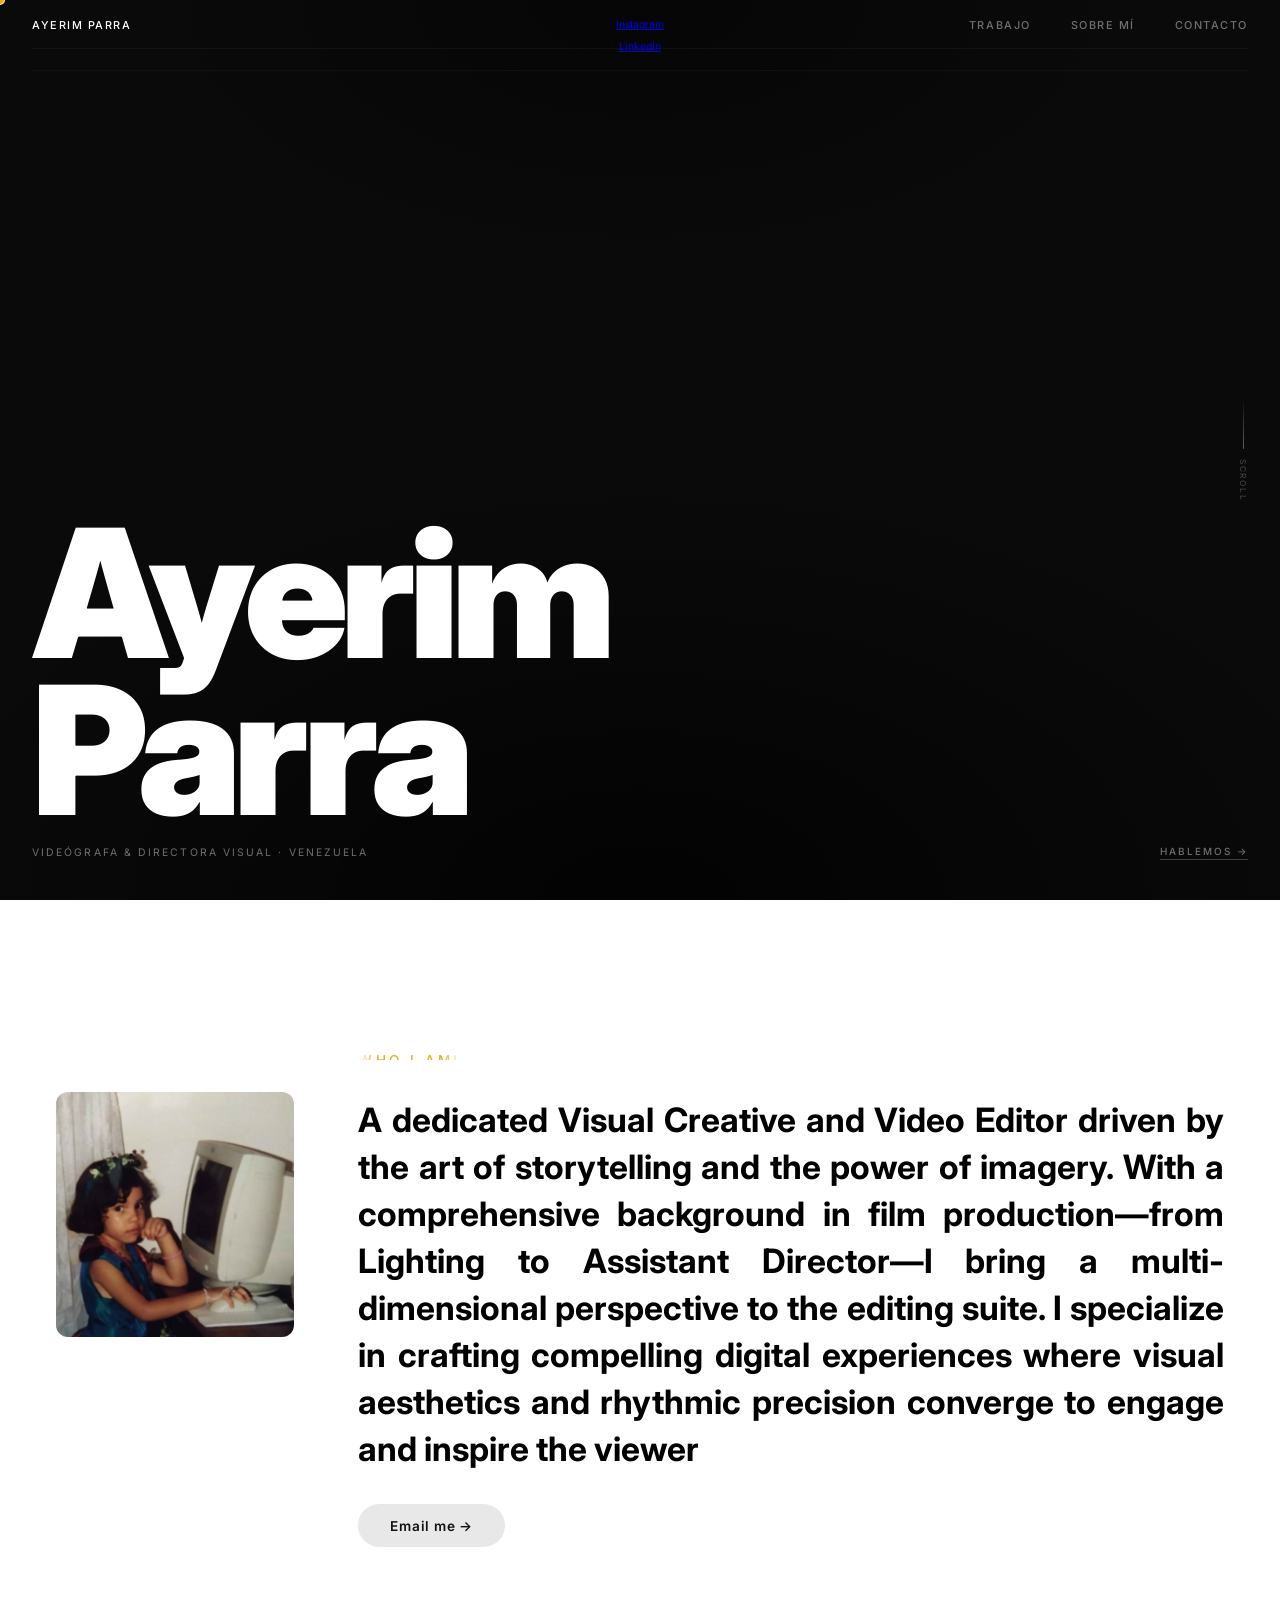
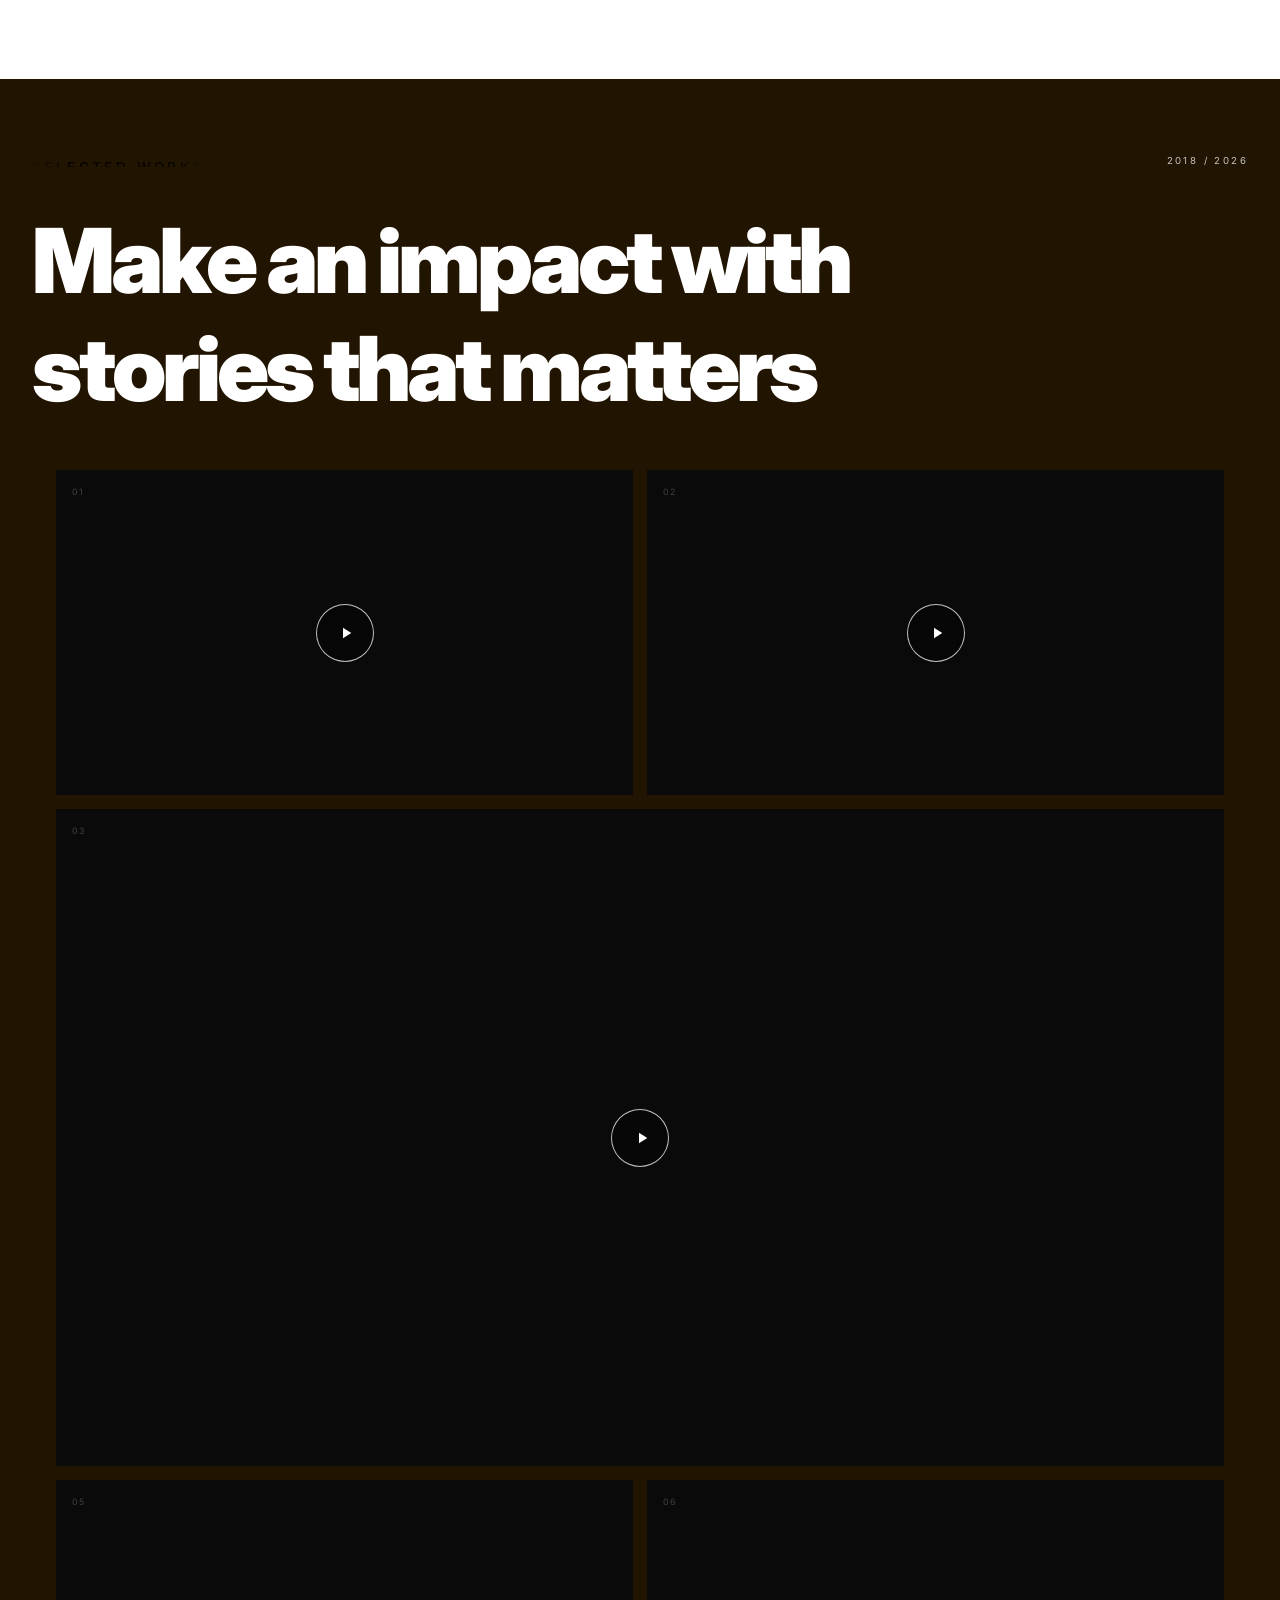
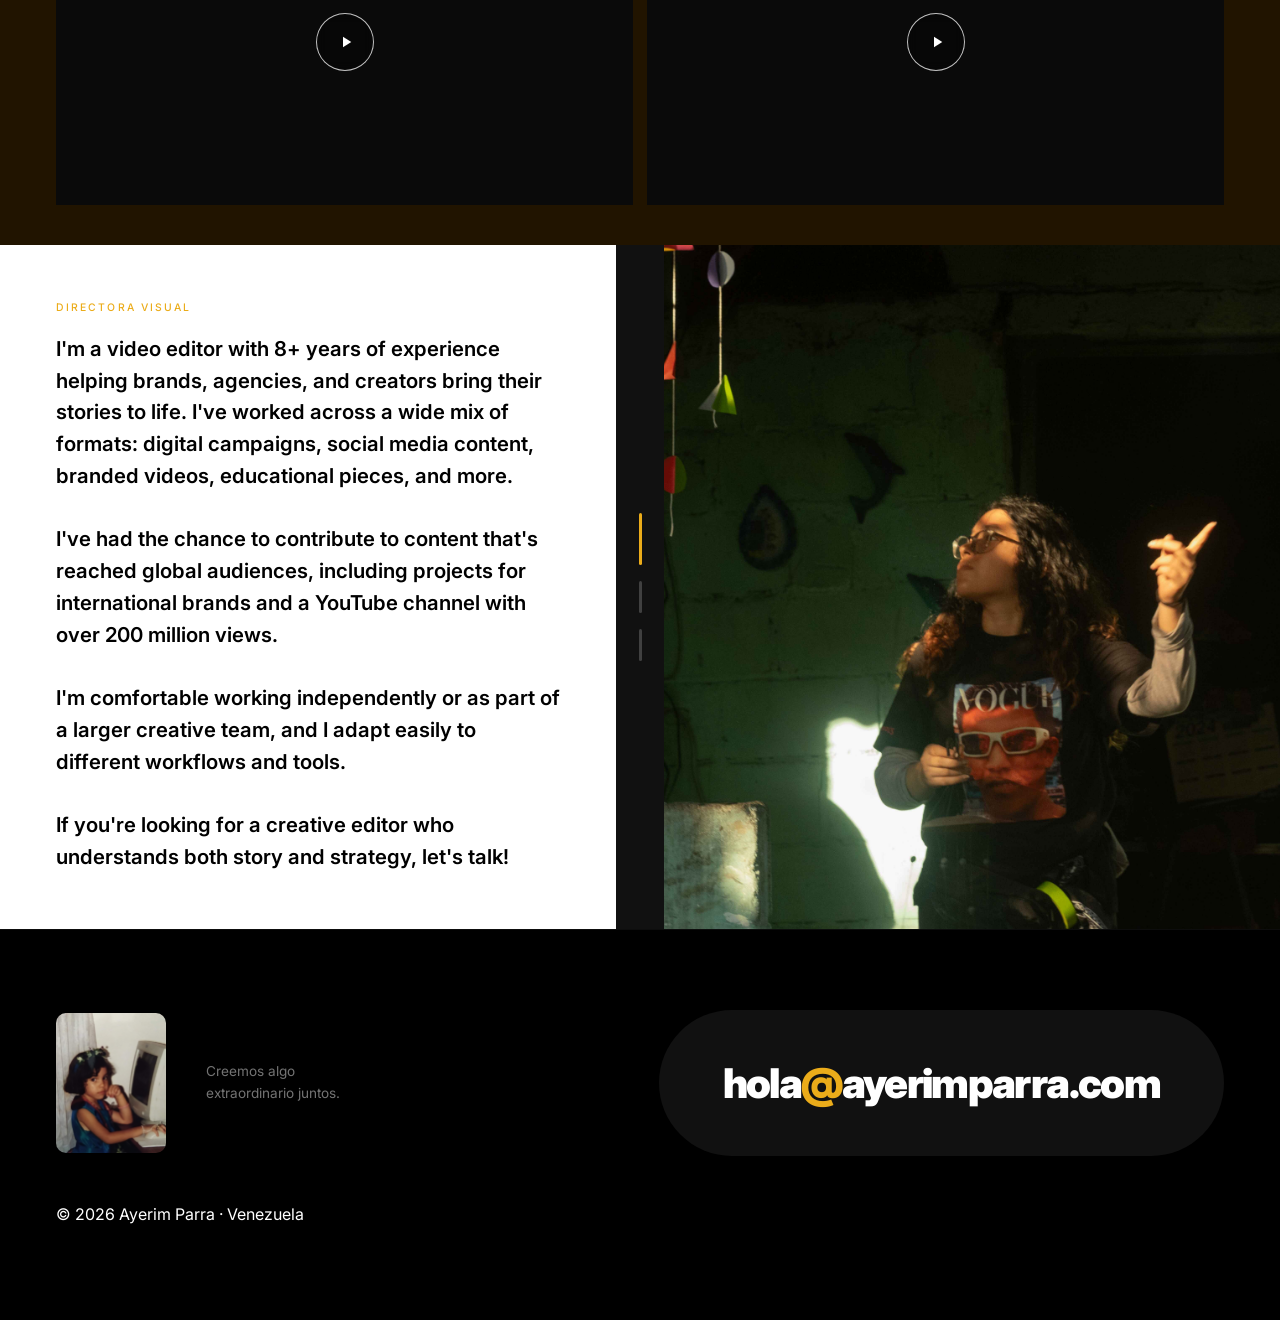
==== index.html @ 95aa97a2 "photo who i am" ====
<!DOCTYPE html>
<html lang="es">
<head>
  <meta charset="UTF-8" />
  <meta name="viewport" content="width=device-width, initial-scale=1.0" />
  <title>Ayerim Parra</title>

  <link rel="preconnect" href="https://fonts.googleapis.com" />
  <link rel="preconnect" href="https://fonts.gstatic.com" crossorigin />
  <link href="https://fonts.googleapis.com/css2?family=Inter:wght@300;400;500;800;900&display=swap" rel="stylesheet" />
  <link rel="stylesheet" href="assets/style.css" />

</head>
<body>

  <!-- CURSOR -->
  <div class="cursor" id="cursor"></div>

  <!-- ══════════════════════════════════════
       NAV
  ══════════════════════════════════════ -->
  <nav>
    <a class="nav-logo" href="#">Ayerim Parra</a>
    <div class="nav-right">
      <a href="#trabajo">Trabajo</a>
      <a href="#sobre-mi">Sobre mí</a>
      <a href="#contacto">Contacto</a>
    </div>
  </nav>

  <!-- ══════════════════════════════════════
       HERO  ·  100vh full-bleed
  ══════════════════════════════════════ -->
  <section class="hero">
    <div class="hero-bg"></div>
    <div class="hero-content">
      <span class="hero-name">Ayerim<br>Parra</span>
      <div class="hero-meta">
        <span class="hero-role">Videógrafa &amp; Directora Visual · Venezuela</span>
        <a class="hero-cta" href="#contacto">Hablemos →</a>
      </div>
    </div>
    <div class="scroll-indicator">
      <div class="scroll-line-indicator"></div>
      <span>Scroll</span>
    </div>
  </section>

  <!-- Spacer: keeps hero visible on load; content begins after 100vh -->
  <div class="hero-spacer"></div>

  <!-- ══════════════════════════════════════
       SOBRE MÍ
  ══════════════════════════════════════ -->
  <section id="sobre-mi">
    <div class="about-grid">

      <!-- Columna izquierda: foto -->
      <div class="about-image">
        <img src="assets/img/about-whoi.jpg" alt="Ayerim Parra" />
      </div>

      <!-- Columna derecha: texto -->
      <div class="about-text">
        <div class="about-eyebrow">
          <span class="about-eyebrow-anchor">Who I Am!</span>
          <div class="about-eyebrow-track">
            <span>Who I Am!</span>
            <span>Who I Am!</span>
            <span>Who I Am!</span>
            <span>Who I Am!</span>
            <span>Who I Am!</span>
            <span>Who I Am!</span>
            <span>Who I Am!</span>
            <span>Who I Am!</span>
          </div>
        </div>
        <p class="about-body">
          A dedicated Visual Creative and Video Editor driven by the art of storytelling
          and the power of imagery. With a comprehensive background in film production—from
          Lighting to Assistant Director—I bring a multi-dimensional perspective to the editing
          suite. I specialize in crafting compelling digital experiences where visual
          aesthetics and rhythmic precision converge to engage and inspire the viewer
        </p>
        <a class="about-email-btn" href="mailto:email@email.com"><span>Email me →</span></a>
      </div>

    </div>
  </section>

  <!-- ══════════════════════════════════════
       TRABAJO  ·  Asymmetric always-on grid
  ══════════════════════════════════════ -->
  <section id="trabajo">

    <div class="section-bar">
      <div class="section-label-marquee">
        <span class="section-label-anchor">Selected Works</span>
        <div class="section-label-track">
          <span>Selected Works</span>
          <span>Selected Works</span>
          <span>Selected Works</span>
          <span>Selected Works</span>
          <span>Selected Works</span>
          <span>Selected Works</span>
          <span>Selected Works</span>
          <span>Selected Works</span>
        </div>
      </div>
      <span class="section-label-text">2018 / 2026</span>
    </div>

    <p class="section-tagline">Make an impact with<br>stories that matters</p>

    <div class="video-grid">

      <div class="video-card">
        <span class="card-index">01</span>
        <div class="yt-facade"
             data-src="https://www.youtube-nocookie.com/embed/2yYhRPN9fdk?si=GuOGlQsq0osXFEih&rel=0&autoplay=1"
             style="background-image: url('https://img.youtube.com/vi/2yYhRPN9fdk/maxresdefault.jpg')">
          <div class="yt-play">
            <svg viewBox="0 0 24 24"><path d="M8 5v14l11-7z"/></svg>
          </div>
        </div>
        <div class="card-overlay">
          <div class="card-meta">
            <p class="card-cat">Shortfilm</p>
            <p class="card-title">Mireyita</p>
            <div class="card-role-row">
              <span class="card-role">Camera operator and puller</span>
              <span class="card-year">2022</span>
            </div>
          </div>
        </div>
      </div>

      <div class="video-card">
        <span class="card-index">02</span>
        <div class="yt-facade"
             data-src="https://www.youtube-nocookie.com/embed/uH1dLidfCPE?si=H5XSam-bIHQjnkjK&rel=0&autoplay=1"
             style="background-image: url('https://img.youtube.com/vi/uH1dLidfCPE/maxresdefault.jpg')">
          <div class="yt-play">
            <svg viewBox="0 0 24 24"><path d="M8 5v14l11-7z"/></svg>
          </div>
        </div>
        <div class="card-overlay">
          <div class="card-meta">
            <p class="card-cat">Corporative</p>
            <p class="card-title">SATA Congress</p>
            <div class="card-role-row">
              <span class="card-role">Video editor</span>
              <span class="card-year">2025</span>
            </div>
          </div>
        </div>
      </div>

      <div class="video-card wide">
        <span class="card-index">03</span>
        <div class="yt-facade"
             data-src="https://www.youtube-nocookie.com/embed/nCcbyxSG20c?si=hYNxf3-7ya7KEr4C&rel=0&autoplay=1"
             style="background-image: url('https://img.youtube.com/vi/nCcbyxSG20c/maxresdefault.jpg')">
          <div class="yt-play">
            <svg viewBox="0 0 24 24"><path d="M8 5v14l11-7z"/></svg>
          </div>
        </div>
        <div class="card-overlay">
          <div class="card-meta">
            <p class="card-cat">Documentary</p>
            <p class="card-title">You married your bestfriend</p>
            <div class="card-role-row">
              <span class="card-role">Video editor</span>
              <span class="card-year">2025</span>
            </div>
          </div>
        </div>
      </div>

      <div class="video-card">
        <span class="card-index">05</span>
        <div class="yt-facade"
             data-src="https://www.youtube.com/embed/dDAExTNaERo?si=qX6tS7TjPsq9Aa9q&rel=0&autoplay=1"
             style="background-image: url('https://img.youtube.com/vi/dDAExTNaERo/maxresdefault.jpg')">
          <div class="yt-play">
            <svg viewBox="0 0 24 24"><path d="M8 5v14l11-7z"/></svg>
          </div>
        </div>
        <div class="card-overlay">
          <div class="card-meta">
            <p class="card-cat">Shortfilm</p>
            <p class="card-title">Lazos</p>
            <div class="card-role-row">
              <span class="card-role">Assistant director</span>
              <span class="card-year">2018</span>
            </div>
          </div>
        </div>
      </div>

      <div class="video-card">
        <span class="card-index">06</span>
        <div class="yt-facade"
             data-src="https://www.youtube.com/embed/STJNMT_nNFA?si=BR0TDG-PMG_mKf0G&rel=0&autoplay=1"
             style="background-image: url('https://img.youtube.com/vi/STJNMT_nNFA/maxresdefault.jpg')">
          <div class="yt-play">
            <svg viewBox="0 0 24 24"><path d="M8 5v14l11-7z"/></svg>
          </div>
        </div>
        <div class="card-overlay">
          <div class="card-meta">
            <p class="card-cat">Content Creation</p>
            <p class="card-title">48 Horas Sin Suministros en Suiza</p>
            <div class="card-role-row">
              <span class="card-role">Video Editor</span>
              <span class="card-year">2026</span>
            </div>
          </div>
        </div>
      </div>

    </div>

    <!-- ── Bio Slider ── -->
    <div class="bio-slider">

      <!-- Izquierda: texto -->
      <div class="bio-text-panel">
        <div class="bio-slide active">
          <p class="bio-slide-label">Directora Visual</p>
          <p class="bio-slide-body">I'm a video editor with 8+ years of experience helping brands, agencies, and creators bring their stories to life. I've worked across a wide mix of formats: digital campaigns, social media content, branded videos, educational pieces, and more.<br><br>I've had the chance to contribute to content that's reached global audiences, including projects for international brands and a YouTube channel with over 200 million views.<br><br>I'm comfortable working independently or as part of a larger creative team, and I adapt easily to different workflows and tools.<br><br>If you're looking for a creative editor who understands both story and strategy, let's talk!</p>
        </div>
        <div class="bio-slide">
          <p class="bio-slide-label">Editora</p>
          <p class="bio-slide-body">Su dominio del ritmo narrativo y la sincronía visual-auditiva le permite construir piezas que no solo se ven, sino que se sienten — cada corte tiene una intención.</p>
        </div>
        <div class="bio-slide">
          <p class="bio-slide-label">Creadora de Contenido</p>
          <p class="bio-slide-body">Desde producciones corporativas hasta documentales y cortometrajes, Ayerim adapta su lenguaje visual al mensaje que cada proyecto necesita comunicar.</p>
        </div>
      </div>

      <!-- Centro: navegación -->
      <div class="bio-nav">
        <button class="bio-nav-btn active" data-target="0"></button>
        <button class="bio-nav-btn" data-target="1"></button>
        <button class="bio-nav-btn" data-target="2"></button>
      </div>

      <!-- Derecha: imagen -->
      <div class="bio-image-panel">
        <img class="bio-img active" src="assets/img/bio-photo-1.jpg" alt="Ayerim Parra" />
        <img class="bio-img" src="assets/img/bio-photo-2.jpg" alt="Ayerim Parra" />
        <img class="bio-img" src="assets/img/bio-photo-3.jpg" alt="Ayerim Parra" />
      </div>

    </div>

  </section>

  <!-- ══════════════════════════════════════
       CONTACTO
  ══════════════════════════════════════ -->
  <section id="contacto">

    <div class="contact-layout">
      <img class="contact-photo" src="assets/img/about-photo.jpg" alt="Ayerim Parra" />
      <p class="contact-tagline">Creemos algo<br>extraordinario juntos.</p>
      <a class="contact-pill" href="mailto:hola@ayerimparra.com">
        <span>hola<span class="at">@</span>ayerimparra.com</span>
      </a>
    </div>

    <div class="contact-footer">
      <nav class="social-row" aria-label="Redes sociales">
        <a href="#" target="_blank" rel="noopener">Instagram</a>
        <a href="#" target="_blank" rel="noopener">LinkedIn</a>
      </nav>
      <p class="copyright">
        © 2026 Ayerim Parra · Venezuela
      </p>
    </div>

  </section>

  <script src="assets/main.js" defer></script>

</body>
</html>
---- assets/style.css ----
/* ═══════════════════════════════════════
   RESET & BASE
═══════════════════════════════════════ */
*, *::before, *::after { box-sizing: border-box; margin: 0; padding: 0; }

:root {
  --black:    #000000;
  --white:    #ffffff;
  --dim:      rgba(255,255,255,0.42);
  --dimmer:   rgba(255,255,255,0.18);
  --ghost:    rgba(255,255,255,0.07);
  --gap:      14px;
  --font:     'Inter', system-ui, -apple-system, BlinkMacSystemFont, sans-serif;
}

html { scroll-behavior: smooth; }

body {
  background: var(--black);
  color: var(--white);
  font-family: var(--font);
  -webkit-font-smoothing: antialiased;
  overflow-x: hidden;
  cursor: none;
}

/* ═══════════════════════════════════════
   CUSTOM CURSOR
═══════════════════════════════════════ */
.cursor {
  position: fixed;
  width: 10px;
  height: 10px;
  background: #ebac1a;
  border: 1.5px solid rgba(255,255,255,0.85);
  border-radius: 50%;
  pointer-events: none;
  z-index: 9999;
  transform: translate(-50%, -50%);
  transition: width 0.2s, height 0.2s, opacity 0.2s, background 0.2s;
}
.cursor.is-hovering {
  width: 48px;
  height: 48px;
  opacity: 0.35;
}

/* ═══════════════════════════════════════
   NAV — ultra-thin fixed strip
═══════════════════════════════════════ */
nav {
  position: fixed;
  top: 0; left: 0; right: 0;
  z-index: 500;
  display: flex;
  align-items: center;
  justify-content: space-between;
  padding: 1.1rem 2rem;
}

.nav-logo {
  font-size: 0.68rem;
  font-weight: 500;
  letter-spacing: 0.14em;
  text-transform: uppercase;
  color: var(--white);
  text-decoration: none;
  transition: color 0.3s ease;
}

.nav-right {
  display: flex;
  gap: 2.5rem;
  align-items: center;
}

.nav-right a {
  font-size: 0.68rem;
  font-weight: 500;
  letter-spacing: 0.14em;
  text-transform: uppercase;
  color: var(--dim);
  text-decoration: none;
  transition: color 0.3s ease;
}

.nav-right a:hover { color: var(--white); }

/* Nav sobre fondo blanco */
nav.nav--light .nav-logo { color: #a76500; }
nav.nav--light .nav-right a { color: rgba(167,101,0,0.55); }
nav.nav--light .nav-right a:hover { color: #a76500; }

nav::after {
  content: '';
  position: absolute;
  bottom: 0; left: 2rem; right: 2rem;
  height: 1px;
  background: rgba(255,255,255,0.04);
}

/* ═══════════════════════════════════════
   HERO — fixed background (parallax base)
═══════════════════════════════════════ */
.hero {
  position: fixed;
  top: 0; left: 0;
  width: 100%;
  height: 100vh;
  overflow: hidden;
  background: #0a0a0a;
  z-index: 0;
}

.hero-bg {
  position: absolute;
  inset: 0;
  background-image: url('img/hero-desktop.jpg');
  background-size: cover;
  background-position: center top;
  background-repeat: no-repeat;
}

@media (max-width: 640px) {
  .hero-bg {
    background-image: url('img/hero-mobile.jpg');
    background-position: center center;
  }
}

.hero::after {
  content: '';
  position: absolute;
  inset: 0;
  background:
    radial-gradient(ellipse 100% 80% at 50% 100%, rgba(0,0,0,0.75) 0%, transparent 60%),
    radial-gradient(ellipse 80% 60% at 50% 0%, rgba(0,0,0,0.45) 0%, transparent 50%);
  pointer-events: none;
}

.hero-content {
  position: absolute;
  bottom: 0;
  left: 0;
  right: 0;
  padding: 0 2rem 2.5rem;
  z-index: 2;
  display: flex;
  flex-direction: column;
}

.hero-name {
  font-size: clamp(4.5rem, 14vw, 13rem);
  font-weight: 900;
  letter-spacing: -0.045em;
  line-height: 0.88;
  color: var(--white);
  display: block;
}

.hero-meta {
  margin-top: 1rem;
  display: flex;
  align-items: center;
  justify-content: space-between;
}

.hero-role {
  font-size: 0.65rem;
  font-weight: 400;
  letter-spacing: 0.2em;
  text-transform: uppercase;
  color: var(--dim);
}

.hero-cta {
  font-size: 0.62rem;
  font-weight: 500;
  letter-spacing: 0.2em;
  text-transform: uppercase;
  color: var(--dim);
  text-decoration: none;
  border-bottom: 1px solid rgba(255,255,255,0.22);
  padding-bottom: 2px;
  transition: color 0.2s, border-color 0.2s;
}
.hero-cta:hover { color: var(--white); border-color: var(--white); }

.scroll-indicator {
  position: absolute;
  right: 2rem;
  top: 50%;
  transform: translateY(-50%);
  display: flex;
  flex-direction: column;
  align-items: center;
  gap: 0.6rem;
  z-index: 2;
}
.scroll-indicator span {
  font-size: 0.52rem;
  letter-spacing: 0.22em;
  text-transform: uppercase;
  color: rgba(255,255,255,0.25);
  writing-mode: vertical-rl;
}
.scroll-line-indicator {
  width: 1px;
  height: 50px;
  background: linear-gradient(to bottom, transparent, rgba(255,255,255,0.35));
  animation: grow-line 2s ease-in-out infinite alternate;
}
@keyframes grow-line {
  from { transform: scaleY(0.4); opacity: 0.3; }
  to   { transform: scaleY(1);   opacity: 0.8; }
}

/* ═══════════════════════════════════════
   HERO SPACER
═══════════════════════════════════════ */
.hero-spacer {
  height: 100vh;
  position: relative;
  z-index: 1;
  pointer-events: none;
  background: transparent;
}

/* ═══════════════════════════════════════
   SCROLLABLE CONTENT
═══════════════════════════════════════ */
#trabajo,
#sobre-mi,
#contacto {
  position: relative;
  z-index: 1;
  background: #000;
}

#sobre-mi { background: #fff; }

#trabajo {
  background: rgba(167, 101, 0, 0.20);
  backdrop-filter: blur(18px);
  -webkit-backdrop-filter: blur(18px);
}

#trabajo .section-label-text {
  color: rgba(255,255,255,0.75);
}

/* ═══════════════════════════════════════
   WORK SECTION
═══════════════════════════════════════ */
#trabajo { margin-top: 0; }

.section-bar {
  padding: 4.5rem 2rem 1.5rem;
  display: flex;
  justify-content: space-between;
  align-items: baseline;
}

.section-label-text {
  font-size: 0.6rem;
  font-weight: 400;
  letter-spacing: 0.25em;
  text-transform: uppercase;
  color: rgba(255,255,255,0.25);
}

.section-tagline {
  font-size: clamp(2.25rem, 7vw, 6.5rem);
  font-weight: 900;
  letter-spacing: -0.045em;
  line-height: 1.2;
  color: var(--white);
  padding: 1rem 2rem 3rem;
}

/* ── Marquee "Selected Works" ── */
.section-label-marquee {
  display: inline-block;
  position: relative;
  overflow: hidden;
  -webkit-mask-image: linear-gradient(to right, transparent 0%, black 18%, black 82%, transparent 100%);
  mask-image: linear-gradient(to right, transparent 0%, black 18%, black 82%, transparent 100%);
}

.section-label-anchor {
  visibility: hidden;
  font-size: 0.85rem;
  font-weight: 500;
  letter-spacing: 0.25em;
  text-transform: uppercase;
  display: block;
  white-space: nowrap;
}

.section-label-track {
  position: absolute;
  top: 50%;
  left: 0;
  display: flex;
  gap: 2rem;
  width: max-content;
  animation: marquee-works 14s linear infinite;
}

.section-label-track span {
  font-size: 0.85rem;
  font-weight: 500;
  letter-spacing: 0.25em;
  text-transform: uppercase;
  color: rgba(0,0,0,0.82);
  white-space: nowrap;
  flex-shrink: 0;
}

@keyframes marquee-works {
  from { transform: translateY(-50%) translateX(0); }
  to   { transform: translateY(-50%) translateX(-50%); }
}

/* ── SYMMETRIC 2-COLUMN GRID ── */
.video-grid {
  display: grid;
  grid-template-columns: repeat(2, 1fr);
  gap: var(--gap);
  padding: 0 3.5rem;
}

.video-card        { grid-column: span 1; }
.video-card.wide   { grid-column: span 2; }

.video-card {
  position: relative;
  overflow: hidden;
  background: #0d0d0d;
}

.video-card video {
  display: block;
  width: 100%;
  height: 100%;
  object-fit: cover;
  aspect-ratio: 16 / 9;
  filter: saturate(0.8) brightness(0.9);
  transition: transform 0.8s cubic-bezier(0.25, 0.46, 0.45, 0.94),
              filter 0.5s ease;
}

.video-card:hover video {
  transform: scale(1.04);
  filter: saturate(1) brightness(1);
}

.card-overlay {
  position: absolute;
  inset: 0;
  display: flex;
  flex-direction: column;
  justify-content: flex-end;
  padding: 1.5rem;
  background: linear-gradient(to top, rgba(0,0,0,0.72) 0%, transparent 55%);
  opacity: 0;
  transition: opacity 0.4s ease;
  pointer-events: none;
}

.video-card iframe {
  display: block;
  width: 100%;
  aspect-ratio: 16 / 9;
  border: none;
}

/* ── YouTube facade ── */
.yt-facade {
  position: relative;
  width: 100%;
  aspect-ratio: 16 / 9;
  background-size: cover;
  background-position: center;
  cursor: pointer;
  overflow: hidden;
}

.yt-facade::after {
  content: '';
  position: absolute;
  inset: 0;
  background: rgba(0,0,0,0.25);
  transition: background 0.3s;
}

.yt-facade:hover::after { background: rgba(0,0,0,0.1); }

.yt-play {
  position: absolute;
  top: 50%; left: 50%;
  transform: translate(-50%, -50%);
  z-index: 2;
  width: 58px; height: 58px;
  border: 1.5px solid rgba(255,255,255,0.75);
  border-radius: 50%;
  display: flex;
  align-items: center;
  justify-content: center;
  background: rgba(0,0,0,0.25);
  backdrop-filter: blur(6px);
  transition: border-color 0.3s, transform 0.3s, background 0.3s;
}

.yt-facade:hover .yt-play {
  border-color: var(--white);
  transform: translate(-50%, -50%) scale(1.1);
  background: rgba(0,0,0,0.45);
}

.yt-play svg {
  width: 18px; height: 18px;
  fill: var(--white);
  margin-left: 3px;
}

.video-card:hover .card-overlay { opacity: 1; }

.card-meta {
  transform: translateY(10px);
  transition: transform 0.4s cubic-bezier(0.25, 0.46, 0.45, 0.94);
}
.video-card:hover .card-meta { transform: translateY(0); }

.card-cat {
  font-size: 0.55rem;
  font-weight: 500;
  letter-spacing: 0.25em;
  text-transform: uppercase;
  color: var(--dim);
  margin-bottom: 0.3rem;
}

.card-title {
  font-size: clamp(0.9rem, 1.8vw, 1.25rem);
  font-weight: 800;
  letter-spacing: -0.03em;
  color: var(--white);
  line-height: 1.15;
}

.card-role-row {
  display: flex;
  justify-content: space-between;
  align-items: center;
  margin-top: 0.3rem;
}

.card-role {
  font-size: 0.6rem;
  color: rgba(255,255,255,0.3);
  letter-spacing: 0.1em;
  text-transform: uppercase;
}

.card-year {
  font-size: 0.6rem;
  color: rgba(255,255,255,0.3);
  letter-spacing: 0.1em;
}

.card-index {
  position: absolute;
  top: 1rem;
  left: 1rem;
  font-size: 0.55rem;
  font-weight: 400;
  letter-spacing: 0.12em;
  color: rgba(255,255,255,0.22);
  z-index: 2;
}

/* ═══════════════════════════════════════
   ABOUT
═══════════════════════════════════════ */
#sobre-mi {
  padding: 9rem 3.5rem 8rem;
}

.about-grid {
  display: grid;
  grid-template-columns: 0.55fr 2fr;
  gap: 4rem;
  align-items: start;
}

.about-image {
  padding-top: 3rem;
}

.about-image img {
  width: 100%;
  display: block;
  object-fit: cover;
  border-radius: 12px;
}

@media (max-width: 768px) {
  .about-grid {
    grid-template-columns: 1fr;
    gap: 2.5rem;
  }
  #sobre-mi { padding: 5rem 1.25rem 4rem; }
}

/* ── Marquee "Who I Am!" ── */
.about-eyebrow {
  display: inline-block;
  position: relative;
  overflow: hidden;
  margin-bottom: 2rem;
  -webkit-mask-image: linear-gradient(to right, transparent 0%, black 18%, black 82%, transparent 100%);
  mask-image: linear-gradient(to right, transparent 0%, black 18%, black 82%, transparent 100%);
}

.about-eyebrow-anchor {
  visibility: hidden;
  font-size: 0.85rem;
  font-weight: 500;
  letter-spacing: 0.25em;
  text-transform: uppercase;
  display: block;
  white-space: nowrap;
}

.about-eyebrow-track {
  position: absolute;
  top: 50%;
  left: 0;
  display: flex;
  gap: 1.8rem;
  width: max-content;
  animation: marquee-who 10s linear infinite;
}

.about-eyebrow-track span {
  font-size: 0.85rem;
  font-weight: 500;
  letter-spacing: 0.25em;
  text-transform: uppercase;
  color: #ebac1a;
  white-space: nowrap;
  flex-shrink: 0;
}

@keyframes marquee-who {
  from { transform: translateY(-50%) translateX(0); }
  to   { transform: translateY(-50%) translateX(-50%); }
}

.about-statement {
  font-size: clamp(2rem, 5.5vw, 4.5rem);
  font-weight: 900;
  letter-spacing: -0.05em;
  line-height: 0.95;
  color: #000;
  margin-bottom: 2rem;
}

.about-statement .muted {
  color: rgba(0,0,0,0.18);
}

.about-body {
  font-family: 'Inter', sans-serif;
  font-size: clamp(1.3rem, 2.8vw, 2.1rem);
  font-weight: 700;
  color: #000;
  line-height: 1.4;
  text-align: justify;
}

/* ── Word reveal on scroll ── */
.word {
  display: inline-block;
  opacity: 0.18;
  transition: opacity 0.25s ease;
}
.word.visible {
  opacity: 1;
}

.about-email-btn {
  display: inline-block;
  margin-top: 2rem;
  padding: 0.85rem 2rem;
  background: #e8e8e8;
  color: #111;
  font-size: 0.85rem;
  font-weight: 600;
  letter-spacing: 0.06em;
  text-decoration: none;
  border-radius: 999px;
  position: relative;
  overflow: hidden;
  isolation: isolate;
  box-shadow: 0 0 0 0 transparent;
  transition: box-shadow 0.4s ease, color 0.15s ease;
}

.about-email-btn::before {
  content: '';
  position: absolute;
  inset: 0;
  background: #111;
  border-radius: inherit;
  transform: scaleX(0);
  transform-origin: left center;
  transition: transform 0.5s cubic-bezier(0.76, 0, 0.24, 1);
  z-index: 0;
}
.about-email-btn:hover::before { transform: scaleX(1); }

.about-email-btn span {
  position: relative;
  z-index: 1;
}
.about-email-btn:hover {
  color: #fff;
}

/* ═══════════════════════════════════════
   CONTACT
═══════════════════════════════════════ */
#contacto {
  padding: 5rem 3.5rem 6rem;
  border-top: 1px solid rgba(255,255,255,0.05);
}

/* ═══════════════════════════════════════
   BIO SLIDER
═══════════════════════════════════════ */
.bio-slider {
  display: grid;
  grid-template-columns: 1fr 48px 1fr;
  min-height: 480px;
  margin: 2.5rem 0 0;
  border-radius: 0;
  overflow: hidden;
}

.bio-text-panel {
  background: #fff;
  display: flex;
  align-items: center;
  padding: 3.5rem;
  position: relative;
}

.bio-slide {
  display: none;
  flex-direction: column;
  gap: 1.2rem;
}
.bio-slide.active { display: flex; }

.bio-slide-label {
  font-size: 0.65rem;
  font-weight: 500;
  letter-spacing: 0.2em;
  text-transform: uppercase;
  color: #ebac1a;
}

.bio-slide-body {
  font-size: clamp(1rem, 1.6vw, 1.35rem);
  font-weight: 600;
  color: #000;
  line-height: 1.55;
}

.bio-nav {
  background: #111;
  display: flex;
  flex-direction: column;
  align-items: center;
  justify-content: center;
  gap: 1rem;
  padding: 1rem 0;
}

.bio-nav-btn {
  width: 3px;
  height: 32px;
  background: rgba(255,255,255,0.2);
  border: none;
  border-radius: 999px;
  cursor: pointer;
  transition: background 0.3s ease, height 0.3s ease;
  padding: 0;
}
.bio-nav-btn.active {
  background: #ebac1a;
  height: 52px;
}
.bio-nav-btn:hover { background: rgba(255,255,255,0.5); }

.bio-image-panel {
  position: relative;
  overflow: hidden;
}

.bio-img {
  position: absolute;
  inset: 0;
  width: 100%;
  height: 100%;
  object-fit: cover;
  object-position: center top;
  opacity: 0;
  transition: opacity 0.5s ease;
}
.bio-img.active { opacity: 1; }

.contact-layout {
  display: flex;
  align-items: center;
  gap: 2.5rem;
}

.contact-photo {
  width: 110px;
  height: 140px;
  object-fit: cover;
  object-position: center top;
  border-radius: 10px;
  flex-shrink: 0;
  display: block;
}

.contact-tagline {
  font-size: 0.85rem;
  font-weight: 400;
  color: rgba(255,255,255,0.45);
  line-height: 1.55;
  max-width: 180px;
  flex-shrink: 0;
}

.contact-pill {
  display: inline-flex;
  align-items: center;
  justify-content: center;
  margin-left: auto;
  background: #111;
  border-radius: 999px;
  padding: 3rem 4rem;
  font-size: clamp(1.4rem, 3.2vw, 3.8rem);
  font-weight: 900;
  letter-spacing: -0.04em;
  color: var(--white);
  text-decoration: none;
  white-space: nowrap;
  position: relative;
  overflow: hidden;
  isolation: isolate;
  box-shadow: 0 0 0 0 transparent;
  transition: box-shadow 0.4s ease;
}

.contact-pill::before {
  content: '';
  position: absolute;
  inset: 0;
  background: #ebac1a;
  border-radius: inherit;
  transform: scaleX(0);
  transform-origin: left center;
  transition: transform 0.55s cubic-bezier(0.76, 0, 0.24, 1);
  z-index: 0;
}
.contact-pill:hover::before { transform: scaleX(1); }
.contact-pill:hover {
  box-shadow:
    0 0 0 1px rgba(235, 172, 26, 0.6),
    0 0 18px 4px rgba(235, 172, 26, 0.45),
    0 0 50px 12px rgba(235, 172, 26, 0.25),
    0 0 90px 24px rgba(235, 172, 26, 0.12);
  transition: box-shadow 0.4s ease;
}

.contact-pill span,
.contact-pill .at {
  position: relative;
  z-index: 1;
}

.contact-pill .at { color: #ebac1a; }
.contact-pill:hover .at { color: var(--white); transition: color 0.3s ease 0.15s; }

.contact-footer {
  display: flex;
  justify-content: space-between;
  align-items: flex-end;
  margin-top: 3rem;
}

.social-row {
  display: flex;
  flex-direction: column;
  gap: 0.6rem;
}

.social-row a {
  font-size: 0.65rem;
  font-weight: 400;
  l
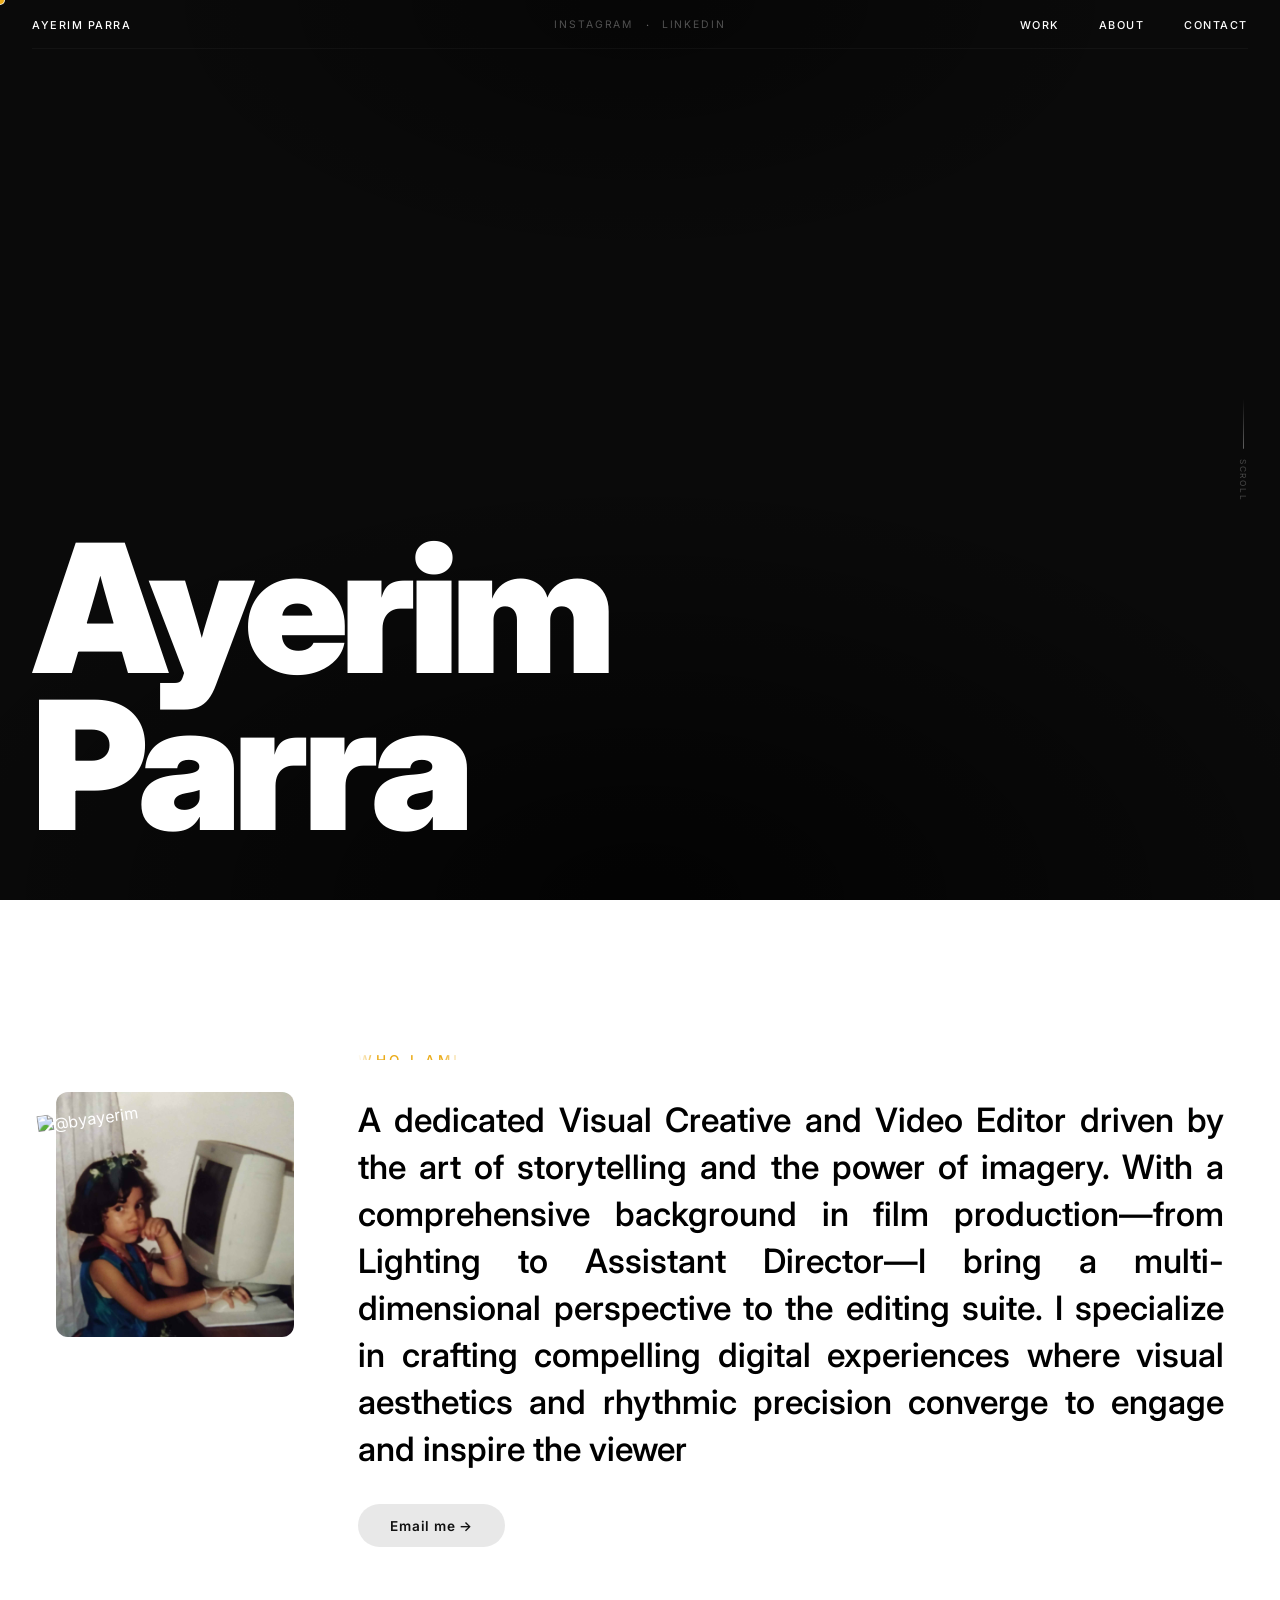
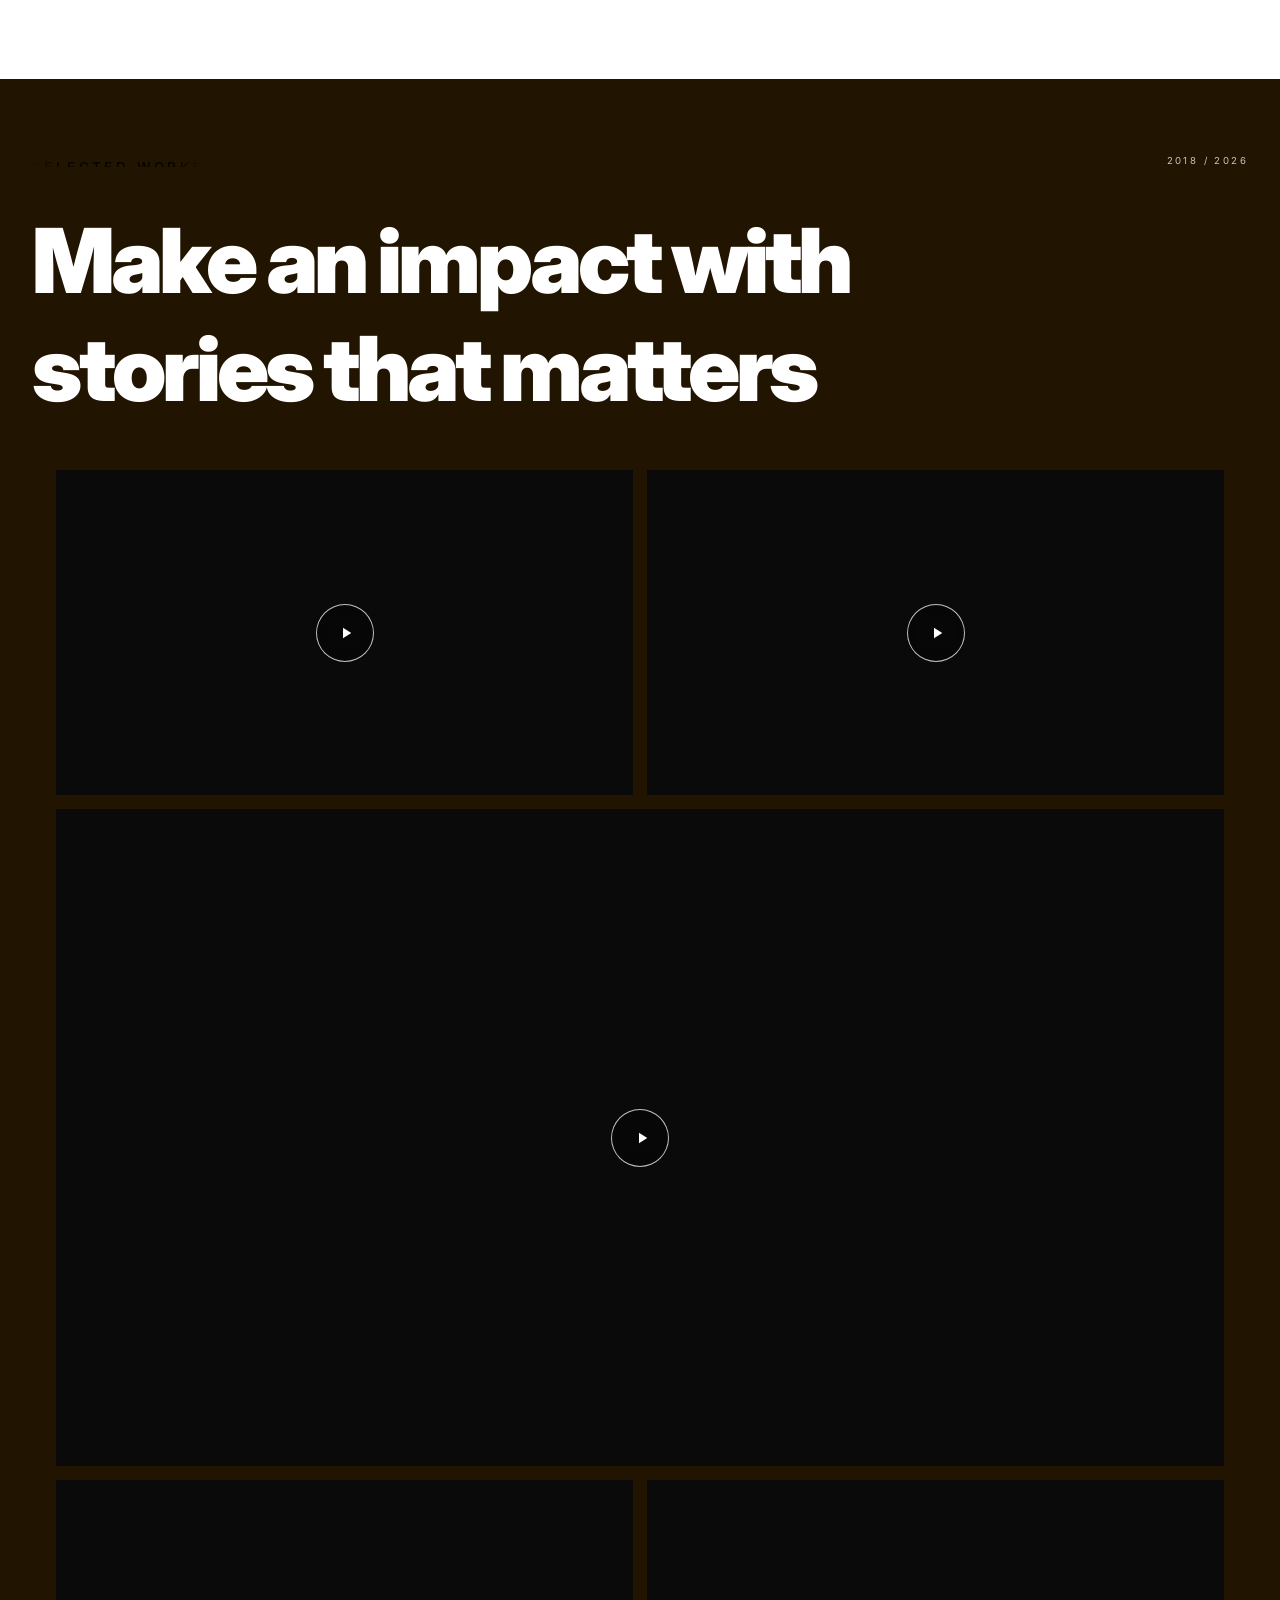
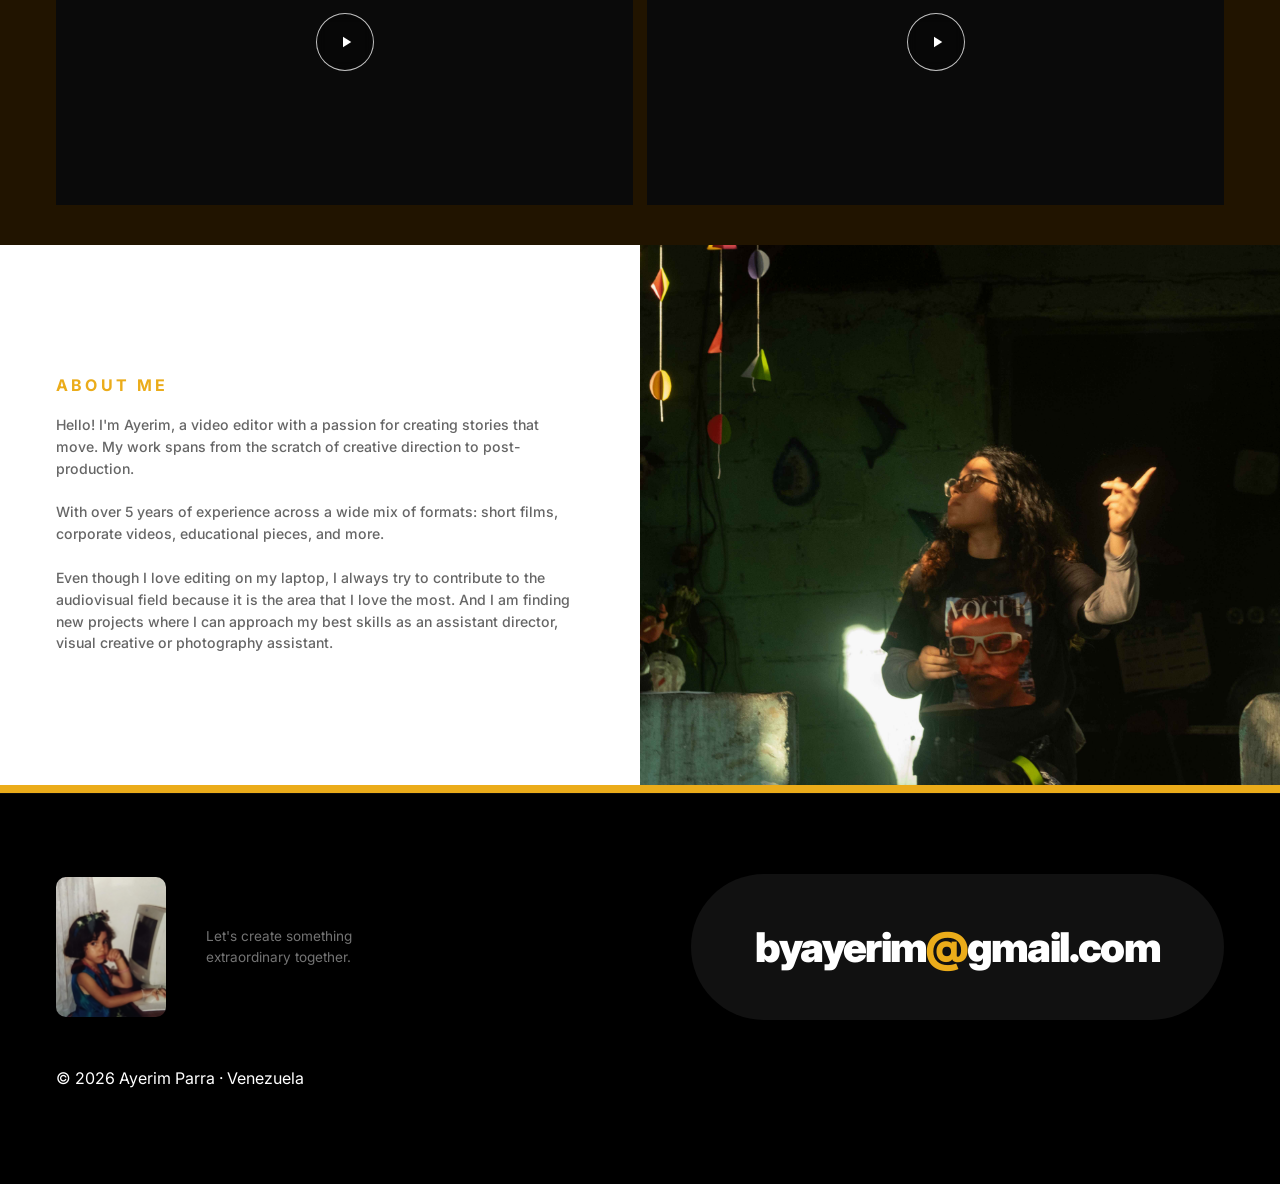
==== commit 673f0b4d: "bio" ====
--- a/index.html
+++ b/index.html
@@ -21,10 +21,15 @@
   ══════════════════════════════════════ -->
   <nav>
     <a class="nav-logo" href="#">Ayerim Parra</a>
+    <div class="social-row nav-social">
+      <a href="#" target="_blank" rel="noopener">Instagram</a>
+      <span class="social-sep">·</span>
+      <a href="#" target="_blank" rel="noopener">LinkedIn</a>
+    </div>
     <div class="nav-right">
-      <a href="#trabajo">Trabajo</a>
-      <a href="#sobre-mi">Sobre mí</a>
-      <a href="#contacto">Contacto</a>
+      <a href="#trabajo">Work</a>
+      <a href="#sobre-mi">About</a>
+      <a href="#contacto">Contact</a>
     </div>
   </nav>
 
@@ -36,8 +41,6 @@
     <div class="hero-content">
       <span class="hero-name">Ayerim<br>Parra</span>
       <div class="hero-meta">
-        <span class="hero-role">Videógrafa &amp; Directora Visual · Venezuela</span>
-        <a class="hero-cta" href="#contacto">Hablemos →</a>
       </div>
     </div>
     <div class="scroll-indicator">
@@ -57,7 +60,10 @@
 
       <!-- Columna izquierda: foto -->
       <div class="about-image">
-        <img src="assets/img/about-whoi.jpg" alt="Ayerim Parra" />
+        <div class="about-image-wrap">
+          <img src="assets/img/about-whoi.jpg" alt="Ayerim Parra" />
+          <img class="about-bubble" src="assets/img/ByAyerim.png" alt="@byayerim" />
+        </div>
       </div>
 
       <!-- Columna derecha: texto -->
@@ -82,7 +88,7 @@
           suite. I specialize in crafting compelling digital experiences where visual
           aesthetics and rhythmic precision converge to engage and inspire the viewer
         </p>
-        <a class="about-email-btn" href="mailto:email@email.com"><span>Email me →</span></a>
+        <a class="about-email-btn" href="mailto:byayerim@gmail.com"><span>Email me →</span></a>
       </div>
 
     </div>
@@ -115,7 +121,6 @@
     <div class="video-grid">
 
       <div class="video-card">
-        <span class="card-index">01</span>
         <div class="yt-facade"
              data-src="https://www.youtube-nocookie.com/embed/2yYhRPN9fdk?si=GuOGlQsq0osXFEih&rel=0&autoplay=1"
              style="background-image: url('https://img.youtube.com/vi/2yYhRPN9fdk/maxresdefault.jpg')">
@@ -136,7 +141,6 @@
       </div>
 
       <div class="video-card">
-        <span class="card-index">02</span>
         <div class="yt-facade"
              data-src="https://www.youtube-nocookie.com/embed/uH1dLidfCPE?si=H5XSam-bIHQjnkjK&rel=0&autoplay=1"
              style="background-image: url('https://img.youtube.com/vi/uH1dLidfCPE/maxresdefault.jpg')">
@@ -157,7 +161,6 @@
       </div>
 
       <div class="video-card wide">
-        <span class="card-index">03</span>
         <div class="yt-facade"
              data-src="https://www.youtube-nocookie.com/embed/nCcbyxSG20c?si=hYNxf3-7ya7KEr4C&rel=0&autoplay=1"
              style="background-image: url('https://img.youtube.com/vi/nCcbyxSG20c/maxresdefault.jpg')">
@@ -178,7 +181,6 @@
       </div>
 
       <div class="video-card">
-        <span class="card-index">05</span>
         <div class="yt-facade"
              data-src="https://www.youtube.com/embed/dDAExTNaERo?si=qX6tS7TjPsq9Aa9q&rel=0&autoplay=1"
              style="background-image: url('https://img.youtube.com/vi/dDAExTNaERo/maxresdefault.jpg')">
@@ -199,7 +201,6 @@
       </div>
 
       <div class="video-card">
-        <span class="card-index">06</span>
         <div class="yt-facade"
              data-src="https://www.youtube.com/embed/STJNMT_nNFA?si=BR0TDG-PMG_mKf0G&rel=0&autoplay=1"
              style="background-image: url('https://img.youtube.com/vi/STJNMT_nNFA/maxresdefault.jpg')">
@@ -227,24 +228,27 @@
       <!-- Izquierda: texto -->
       <div class="bio-text-panel">
         <div class="bio-slide active">
-          <p class="bio-slide-label">Directora Visual</p>
-          <p class="bio-slide-body">I'm a video editor with 8+ years of experience helping brands, agencies, and creators bring their stories to life. I've worked across a wide mix of formats: digital campaigns, social media content, branded videos, educational pieces, and more.<br><br>I've had the chance to contribute to content that's reached global audiences, including projects for international brands and a YouTube channel with over 200 million views.<br><br>I'm comfortable working independently or as part of a larger creative team, and I adapt easily to different workflows and tools.<br><br>If you're looking for a creative editor who understands both story and strategy, let's talk!</p>
+          <p class="bio-slide-label">About Me</p>
+          <p class="bio-slide-body">Hello! I'm Ayerim, a video editor with a passion for creating stories that move. My work spans from the scratch of creative direction to post-production.<br><br>With over 5 years of experience across a wide mix of formats: short films, corporate videos, educational pieces, and more.<br><br>Even though I love editing on my laptop, I always try to contribute to the audiovisual field because it is the area that I love the most. And I am finding new projects where I can approach my best skills as an assistant director, visual creative or photography assistant.</p>
         </div>
         <div class="bio-slide">
-          <p class="bio-slide-label">Editora</p>
-          <p class="bio-slide-body">Su dominio del ritmo narrativo y la sincronía visual-auditiva le permite construir piezas que no solo se ven, sino que se sienten — cada corte tiene una intención.</p>
+          <p class="bio-slide-label">Skills</p>
+          <div class="skills-grid">
+            <div class="skills-col">
+              <p class="bio-slide-body"><strong>Expertise</strong><br>Production and Filming.<br>Creative direction.<br>Storytelling.<br>Editing and Post-Production.</p>
+            </div>
+            <div class="skills-col">
+              <p class="bio-slide-body"><strong>Creative Tools</strong><br>Photoshop.<br>Premiere.<br>After Effects.<br>Illustrator.</p>
+            </div>
+            <div class="skills-col">
+              <p class="bio-slide-body"><strong>AI Tools</strong><br>Nano Banana.<br>Runway.<br>Claude.</p>
+            </div>
+          </div>
         </div>
         <div class="bio-slide">
-          <p class="bio-slide-label">Creadora de Contenido</p>
-          <p class="bio-slide-body">Desde producciones corporativas hasta documentales y cortometrajes, Ayerim adapta su lenguaje visual al mensaje que cada proyecto necesita comunicar.</p>
-        </div>
-      </div>
-
-      <!-- Centro: navegación -->
-      <div class="bio-nav">
-        <button class="bio-nav-btn active" data-target="0"></button>
-        <button class="bio-nav-btn" data-target="1"></button>
-        <button class="bio-nav-btn" data-target="2"></button>
+          <p class="bio-slide-label">Content Creator</p>
+          <p class="bio-slide-body">From corporate productions to documentaries and short films, Ayerim adapts her visual language to the message each project needs to communicate.</p>
+        </div>
       </div>
 
       <!-- Derecha: imagen -->
@@ -256,6 +260,11 @@
 
     </div>
 
+    <!-- Barra de progreso tipo YouTube -->
+    <div class="bio-progress">
+      <div class="bio-progress-fill" id="bioProgressFill"></div>
+    </div>
+
   </section>
 
   <!-- ══════════════════════════════════════
@@ -265,17 +274,13 @@
 
     <div class="contact-layout">
       <img class="contact-photo" src="assets/img/about-photo.jpg" alt="Ayerim Parra" />
-      <p class="contact-tagline">Creemos algo<br>extraordinario juntos.</p>
-      <a class="contact-pill" href="mailto:hola@ayerimparra.com">
-        <span>hola<span class="at">@</span>ayerimparra.com</span>
+      <p class="contact-tagline">Let's create something<br>extraordinary together.</p>
+      <a class="contact-pill" href="mailto:byayerim@gmail.com">
+        <span>byayerim<span class="at">@</span>gmail.com</span>
       </a>
     </div>
 
     <div class="contact-footer">
-      <nav class="social-row" aria-label="Redes sociales">
-        <a href="#" target="_blank" rel="noopener">Instagram</a>
-        <a href="#" target="_blank" rel="noopener">LinkedIn</a>
-      </nav>
       <p class="copyright">
         © 2026 Ayerim Parra · Venezuela
       </p>
--- a/assets/style.css
+++ b/assets/style.css
@@ -58,7 +58,16 @@
   padding: 1.1rem 2rem;
 }
 
-.nav-logo {
+.nav-social {
+  position: absolute;
+  left: 50%;
+  transform: translateX(-50%);
+  display: flex;
+  align-items: center;
+  gap: 0.8rem;
+}
+
+.nav-social a {
   font-size: 0.68rem;
   font-weight: 500;
   letter-spacing: 0.14em;
@@ -67,29 +76,45 @@
   text-decoration: none;
   transition: color 0.3s ease;
 }
-
-.nav-right {
-  display: flex;
-  gap: 2.5rem;
-  align-items: center;
-}
-
-.nav-right a {
+.nav-social a:hover { color: var(--white); }
+nav.nav--light .nav-social a { color: #a76500; }
+
+.nav-social .social-sep {
+  color: rgba(255,255,255,0.4);
+  font-size: 0.68rem;
+}
+nav.nav--light .nav-social .social-sep { color: rgba(167,101,0,0.4); }
+
+.nav-logo,
+.nav-right a,
+.nav-social a {
   font-size: 0.68rem;
   font-weight: 500;
   letter-spacing: 0.14em;
   text-transform: uppercase;
-  color: var(--dim);
+  color: var(--white);
   text-decoration: none;
-  transition: color 0.3s ease;
-}
-
-.nav-right a:hover { color: var(--white); }
+  transition: color 0.3s ease, opacity 0.3s ease;
+}
+
+.nav-logo:hover,
+.nav-right a:hover,
+.nav-social a:hover { color: var(--white); }
+
+.nav-right {
+  display: flex;
+  gap: 2.5rem;
+  align-items: center;
+  margin-left: auto;
+}
 
 /* Nav sobre fondo blanco */
-nav.nav--light .nav-logo { color: #a76500; }
-nav.nav--light .nav-right a { color: rgba(167,101,0,0.55); }
-nav.nav--light .nav-right a:hover { color: #a76500; }
+nav.nav--light .nav-logo { opacity: 1; color: #a76500; }
+nav.nav--light .nav-right a,
+nav.nav--light .nav-social a { color: #a76500; }
+
+/* Nav logo se oculta solo cuando está sobre la imagen */
+nav.nav--hide-logo .nav-logo { opacity: 0; }
 
 nav::after {
   content: '';
@@ -469,16 +494,7 @@
   letter-spacing: 0.1em;
 }
 
-.card-index {
-  position: absolute;
-  top: 1rem;
-  left: 1rem;
-  font-size: 0.55rem;
-  font-weight: 400;
-  letter-spacing: 0.12em;
-  color: rgba(255,255,255,0.22);
-  z-index: 2;
-}
+.card-index { display: none; }
 
 /* ═══════════════════════════════════════
    ABOUT
@@ -498,11 +514,26 @@
   padding-top: 3rem;
 }
 
-.about-image img {
+.about-image-wrap {
+  position: relative;
+  display: inline-block;
+  width: 100%;
+}
+
+.about-image-wrap img:first-child {
   width: 100%;
   display: block;
   object-fit: cover;
   border-radius: 12px;
+}
+
+.about-bubble {
+  position: absolute;
+  top: 6%;
+  left: -8%;
+  width: 55%;
+  transform: rotate(-8deg);
+  pointer-events: none;
 }
 
 @media (max-width: 768px) {
@@ -574,7 +605,7 @@
 .about-body {
   font-family: 'Inter', sans-serif;
   font-size: clamp(1.3rem, 2.8vw, 2.1rem);
-  font-weight: 700;
+  font-weight: 550;
   color: #000;
   line-height: 1.4;
   text-align: justify;
@@ -642,8 +673,8 @@
 ═══════════════════════════════════════ */
 .bio-slider {
   display: grid;
-  grid-template-columns: 1fr 48px 1fr;
-  min-height: 480px;
+  grid-template-columns: 1fr 1fr;
+  min-height: clamp(480px, 60vh, 850px);
   margin: 2.5rem 0 0;
   border-radius: 0;
   overflow: hidden;
@@ -665,45 +696,46 @@
 .bio-slide.active { display: flex; }
 
 .bio-slide-label {
-  font-size: 0.65rem;
+  font-size: 1rem;
+  font-weight: 700;
+  letter-spacing: 0.2em;
+  text-transform: uppercase;
+  color: #ebac1a;
+}
+
+.bio-slide-body {
+  font-size: clamp(0.82rem, 1.1vw, 1.05rem);
   font-weight: 500;
-  letter-spacing: 0.2em;
-  text-transform: uppercase;
-  color: #ebac1a;
-}
-
-.bio-slide-body {
-  font-size: clamp(1rem, 1.6vw, 1.35rem);
-  font-weight: 600;
-  color: #000;
+  color: #666;
   line-height: 1.55;
 }
-
-.bio-nav {
-  background: #111;
+.bio-slide-body strong { font-weight: 700; color: #444; }
+
+.skills-grid {
+  display: flex;
+  gap: 2.5rem;
+}
+.skills-col {
   display: flex;
   flex-direction: column;
-  align-items: center;
-  justify-content: center;
-  gap: 1rem;
-  padding: 1rem 0;
-}
-
-.bio-nav-btn {
-  width: 3px;
-  height: 32px;
-  background: rgba(255,255,255,0.2);
-  border: none;
-  border-radius: 999px;
-  cursor: pointer;
-  transition: background 0.3s ease, height 0.3s ease;
-  padding: 0;
-}
-.bio-nav-btn.active {
+  gap: 1.2rem;
+}
+
+/* Barra de progreso tipo YouTube */
+.bio-progress {
+  width: 100%;
+  height: 8px;
   background: #ebac1a;
-  height: 52px;
-}
-.bio-nav-btn:hover { background: rgba(255,255,255,0.5); }
+  position: relative;
+}
+
+.bio-progress-fill {
+  position: absolute;
+  top: 0; left: 0;
+  height: 100%;
+  width: 0%;
+  background: #c0392b;
+}
 
 .bio-image-panel {
   position: relative;
@@ -718,9 +750,17 @@
   object-fit: cover;
   object-position: center top;
   opacity: 0;
+  z-index: 0;
   transition: opacity 0.5s ease;
 }
-.bio-img.active { opacity: 1; }
+.bio-img.active {
+  opacity: 1;
+  z-index: 1;
+}
+
+.contact-top {
+  margin-bottom: 2rem;
+}
 
 .contact-layout {
   display: flex;
@@ -807,11 +847,23 @@
 
 .social-row {
   display: flex;
-  flex-direction: column;
-  gap: 0.6rem;
+  flex-direction: row;
+  align-items: center;
+  gap: 0.8rem;
+}
+
+.social-sep {
+  color: rgba(255,255,255,0.2);
+  font-size: 0.65rem;
 }
 
 .social-row a {
   font-size: 0.65rem;
   font-weight: 400;
-  l+  letter-spacing: 0.18em;
+  text-transform: uppercase;
+  color: rgba(255,255,255,0.3);
+  text-decoration: none;
+  transition: color 0.2s ease;
+}
+.social-row a:hover { color: var(--white); }
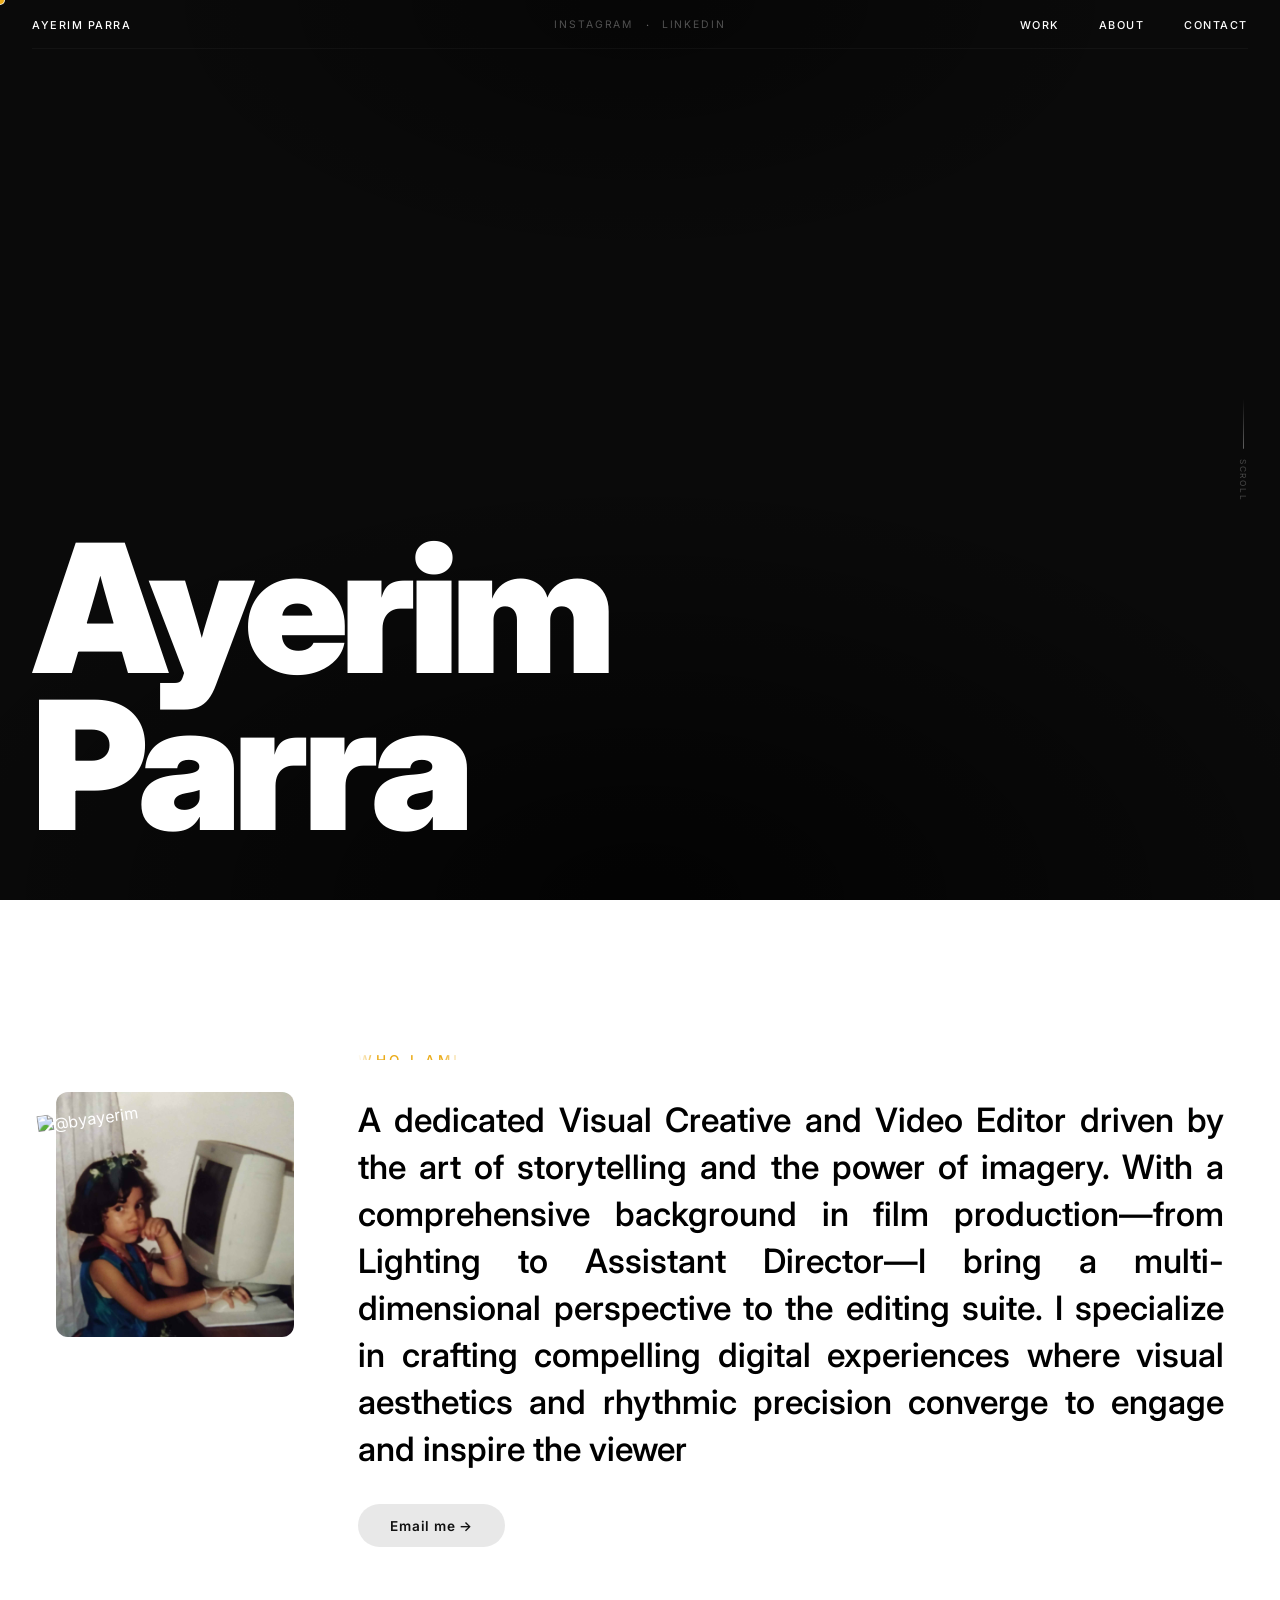
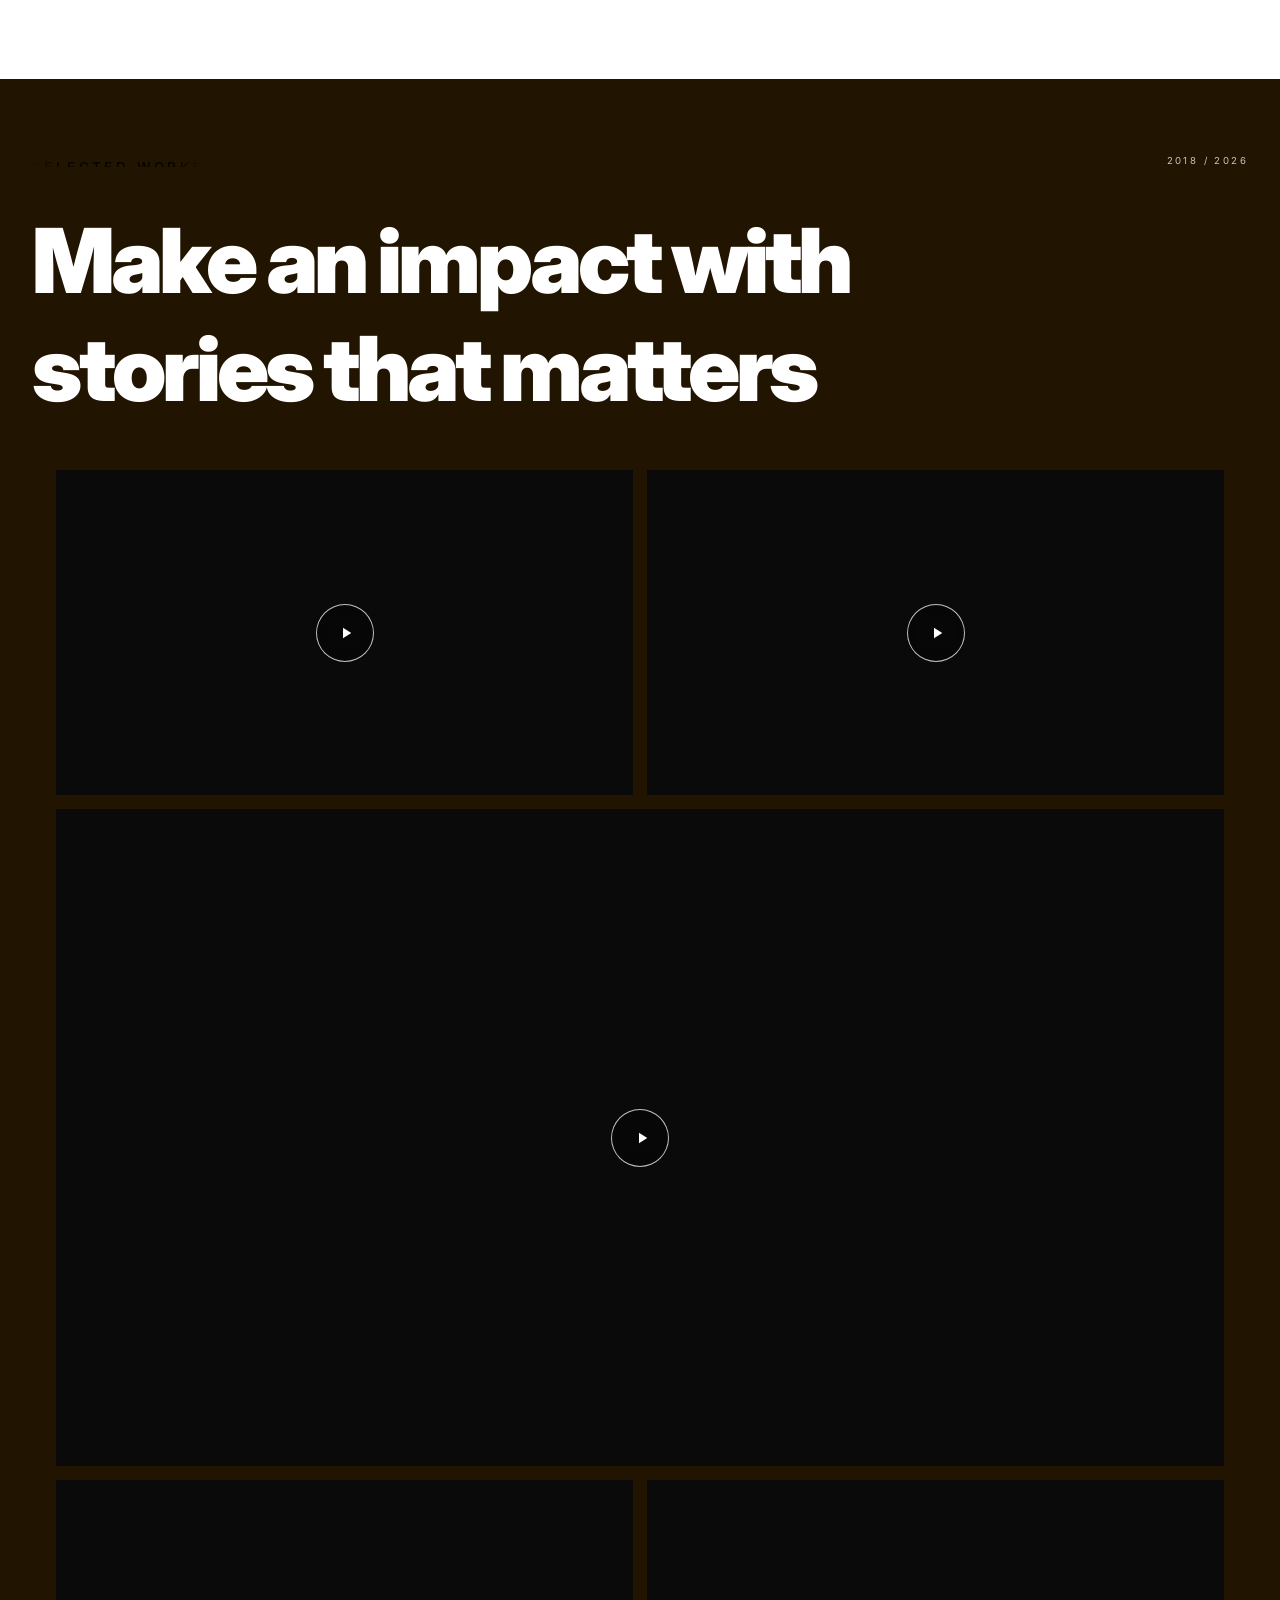
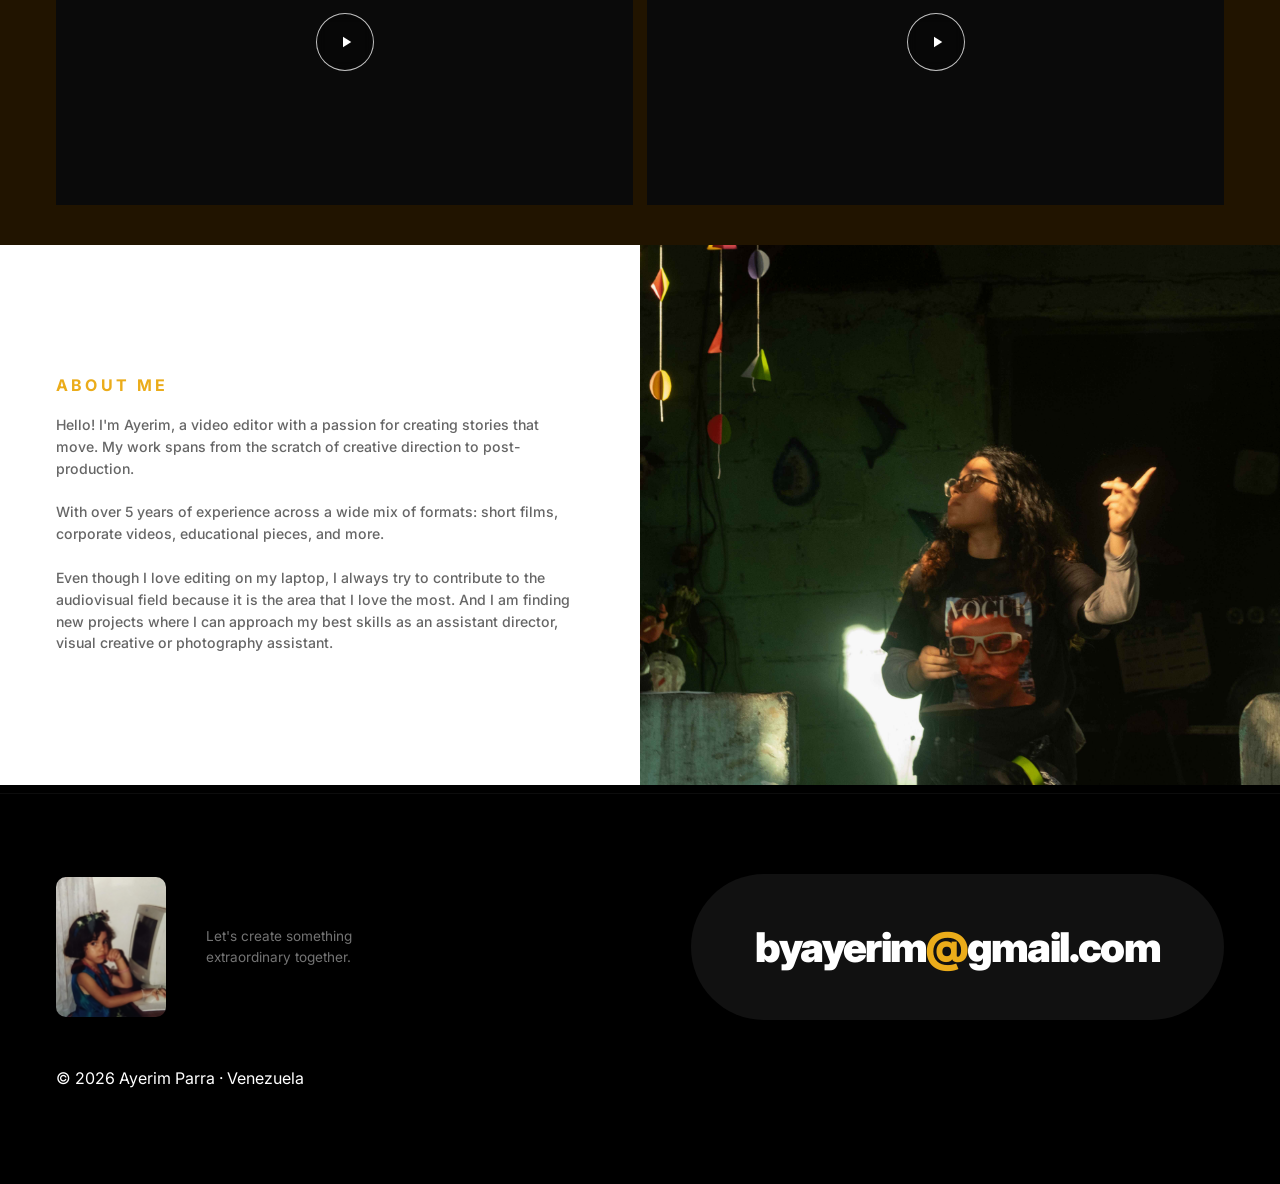
==== commit a11dd5f7: "Update index.html" ====
--- a/index.html
+++ b/index.html
@@ -88,7 +88,7 @@
           suite. I specialize in crafting compelling digital experiences where visual
           aesthetics and rhythmic precision converge to engage and inspire the viewer
         </p>
-        <a class="about-email-btn" href="mailto:byayerim@gmail.com"><span>Email me →</span></a>
+        <a class="about-email-btn" href="mailto:hello@byayerim.com"><span>Email me →</span></a>
       </div>
 
     </div>
@@ -130,7 +130,7 @@
         </div>
         <div class="card-overlay">
           <div class="card-meta">
-            <p class="card-cat">Shortfilm</p>
+            <p class="card-cat">Short Film</p>
             <p class="card-title">Mireyita</p>
             <div class="card-role-row">
               <span class="card-role">Camera operator and puller</span>
@@ -190,7 +190,7 @@
         </div>
         <div class="card-overlay">
           <div class="card-meta">
-            <p class="card-cat">Shortfilm</p>
+            <p class="card-cat">Short Film</p>
             <p class="card-title">Lazos</p>
             <div class="card-role-row">
               <span class="card-role">Assistant director</span>
@@ -211,7 +211,7 @@
         <div class="card-overlay">
           <div class="card-meta">
             <p class="card-cat">Content Creation</p>
-            <p class="card-title">48 Horas Sin Suministros en Suiza</p>
+            <p class="card-title">48 horas sin suministros en Suiza</p>
             <div class="card-role-row">
               <span class="card-role">Video Editor</span>
               <span class="card-year">2026</span>
@@ -246,8 +246,16 @@
           </div>
         </div>
         <div class="bio-slide">
-          <p class="bio-slide-label">Content Creator</p>
-          <p class="bio-slide-body">From corporate productions to documentaries and short films, Ayerim adapts her visual language to the message each project needs to communicate.</p>
+          <p class="bio-slide-label">Film Production</p>
+          <p class="bio-slide-body">
+            Papagayo (2024) — <strong>Art Assistant</strong><br>
+            Mireyita (2022) — <strong>Camera Operator and Puller</strong><br>
+            Lazos (2018) — <strong>Assistant Director</strong><br>
+            Desfragmentados (2018) — <strong>Assistant Director</strong><br>
+            La Mano (2018) — <strong>Assistant Director of Photography</strong><br>
+            La Despedida (2016) — <strong>Still Photographer</strong><br>
+            Belleza Tipo A (2016) — <strong>Still Photographer</strong>
+          </p>
         </div>
       </div>
 
@@ -275,7 +283,7 @@
     <div class="contact-layout">
       <img class="contact-photo" src="assets/img/about-photo.jpg" alt="Ayerim Parra" />
       <p class="contact-tagline">Let's create something<br>extraordinary together.</p>
-      <a class="contact-pill" href="mailto:byayerim@gmail.com">
+      <a class="contact-pill" href="mailto:hello@byayerim.com">
         <span>byayerim<span class="at">@</span>gmail.com</span>
       </a>
     </div>
--- a/assets/style.css
+++ b/assets/style.css
@@ -712,8 +712,9 @@
 .bio-slide-body strong { font-weight: 700; color: #444; }
 
 .skills-grid {
-  display: flex;
-  gap: 2.5rem;
+  display: grid;
+  grid-template-columns: auto auto auto;
+  gap: 3rem;
 }
 .skills-col {
   display: flex;
@@ -725,7 +726,7 @@
 .bio-progress {
   width: 100%;
   height: 8px;
-  background: #ebac1a;
+  background: #000;
   position: relative;
 }
 
@@ -734,7 +735,7 @@
   top: 0; left: 0;
   height: 100%;
   width: 0%;
-  background: #c0392b;
+  background: #ebac1a;
 }
 
 .bio-image-panel {
